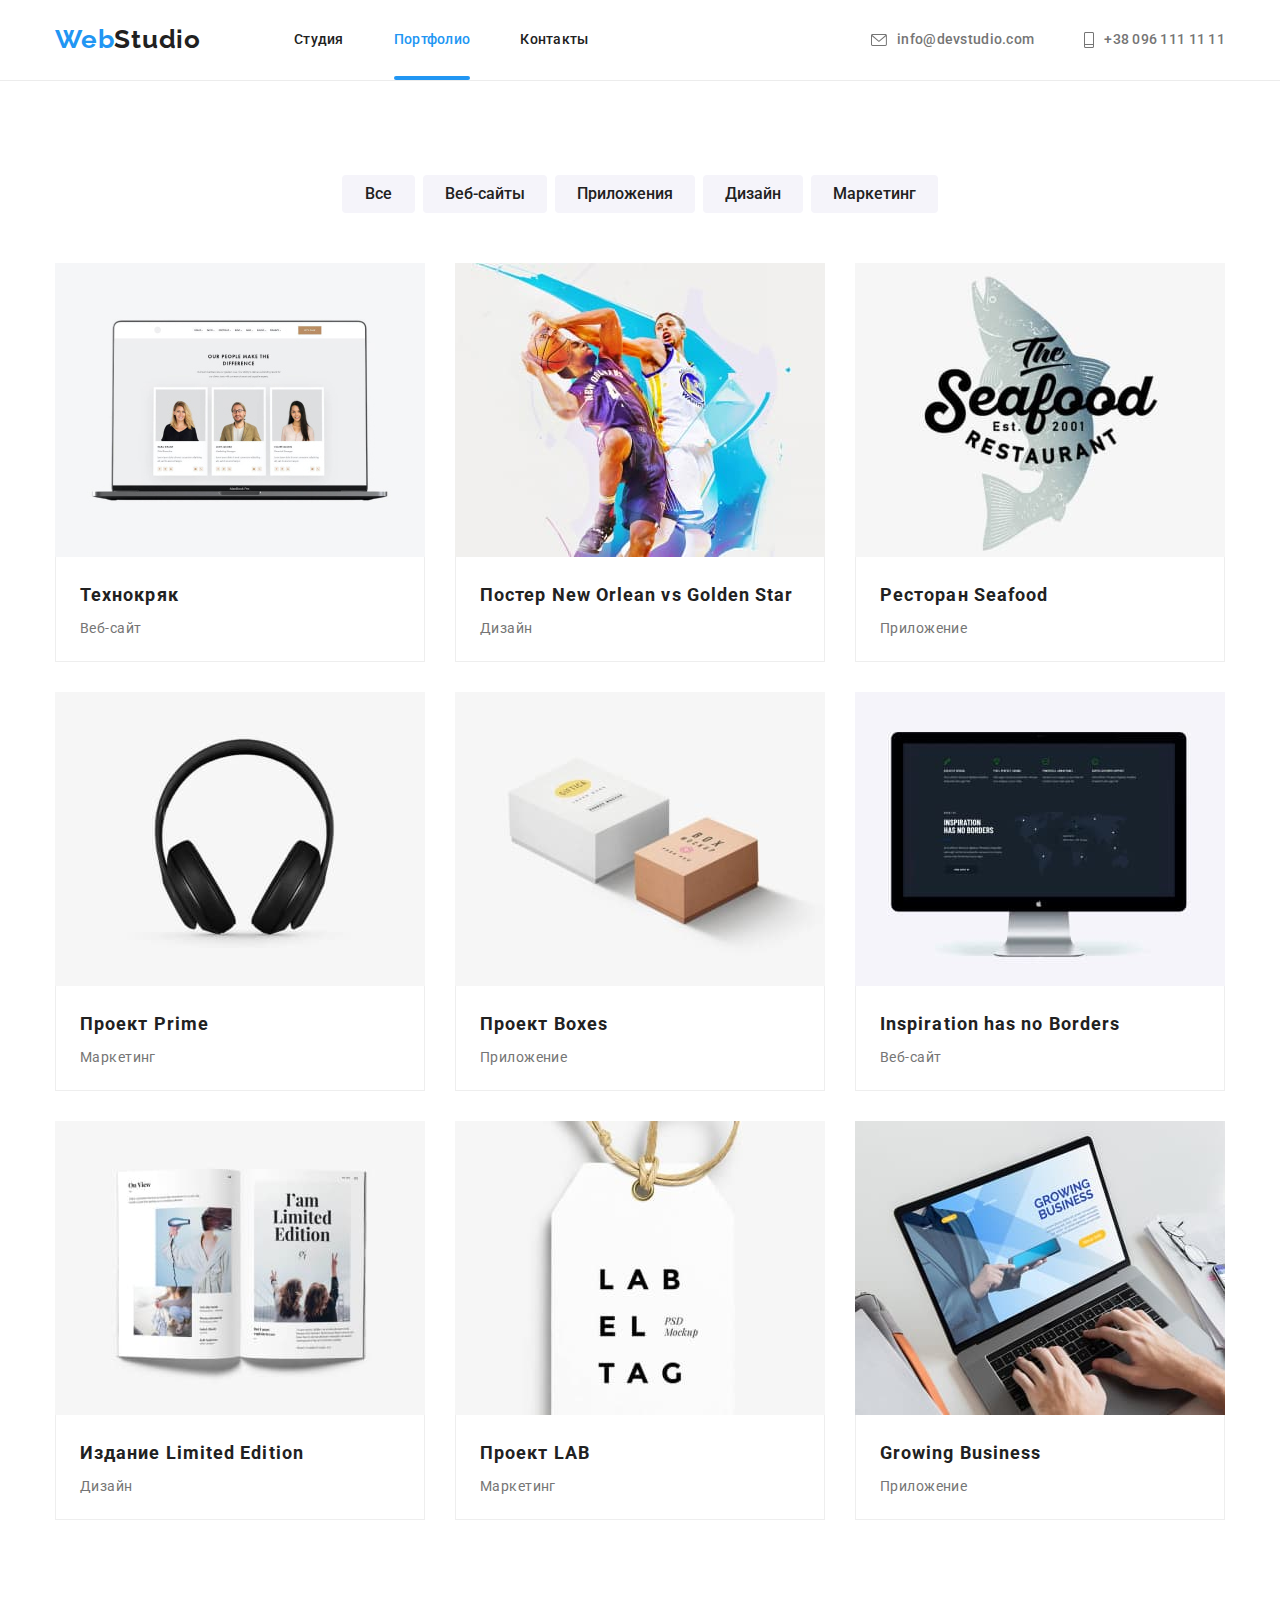
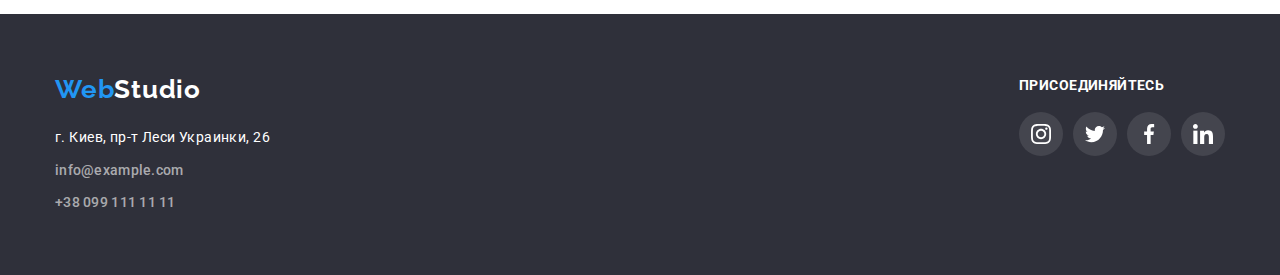
==== portfolio.html @ f2f19577 "studio" ====
<!DOCTYPE html>
<html lang="ru">
  <head>
    <meta charset="UTF-8" />
    <meta name="viewport" content="width=device-width, initial-scale=1.0" />
    <title>Portfolio</title>
    <link rel="preconnect" href="https://fonts.gstatic.com" />
    <link
      href="https://fonts.googleapis.com/css2?family=Raleway:wght@700&family=Roboto:wght@400;500;700;900&display=swap"
      rel="stylesheet"
    />
    <link
      rel="stylesheet"
      href="https://cdnjs.com/libraries/modern-normalize/0.2.0"
    />
    <link rel="stylesheet" href="./css/styles.css" />
  </head>
  <body>
    <!-- Header секция -->

    <header class="header portfolio">
      <div class="main container">
        <nav class="nav">
          <a class="link logo" href="./index.html"
            ><span class="logo-color">Web</span
            ><span class="logo">Studio</span></a
          >
          <ul class="site-nav list">
            <li class="item"><a class="link" href="./index.html">Студия</a></li>
            <li class="item">
              <a class="link current" href="./portfolio.html">Портфолио</a>
            </li>
            <li class="item"><a class="link" href="">Контакты</a></li>
          </ul>
        </nav>
        <div class="nav-list">
          <ul class="connection list">
            <li class="item">
              <a class="link item icon-mail" href="mailto:info@devstudio.com"
                >
                <svg class="icon">
                <use href="./images/icons.svg#icon-mail"></use>
              </svg>
                info@devstudio.com
                </a>
            </li>
            <li class="item">
              <a class="link item icon-tel" href="tel:+380961111111">
                <svg class="icon">
                <use href="./images/icons.svg#icon-tel"></use>
              </svg>
              +38 096 111 11 11
            </a>
            </li>
          </ul>
        </div>
      </div>
    </header>

    <main>
      <!-- Секция партфолио -->
      <h1 class="visually-hidden">Секция порфолио</h1>
      <section class="portfolio section">
        <div class="container">
          <ul class="filter list">
            <li class="item">
              <div class="button">
                <button class="button portfolio" type="button">Все</button>
              </div>
            </li>
            <li class="item">
              <div class="button">
                <button class="button portfolio" type="button">
                  Веб-сайты
                </button>
              </div>
            </li>
            <li class="item">
              <div class="button">
                <button class="button portfolio" type="button">
                  Приложения
                </button>
              </div>
            </li>
            <li class="item">
              <div class="button">
                <button class="button portfolio" type="button">Дизайн</button>
              </div>
            </li>
            <li class="item">
              <div class="button">
                <button class="button portfolio" type="button">
                  Маркетинг
                </button>
              </div>
            </li>
          </ul>
          <ul class="list projects grid">
            <li class="item-grid">
              <div class="portfolio-thumb">
              <a class="link" href=""
                >
                  <img
                  src="./images/portfolio-img/img-1.jpg"
                  alt="Веб сайт"
                  width="370"
                  height="294"
                /> <div class="overlay">
                  <p class="text-overlay">Технокряк это современная площадка распространения коронавируса. Компании используют эту платформу для цифрового шпионажа и атак на защищённые сервера конкурентов.</p>
              </div>
              </div>
                <div class="item text">
                  <h2 class="portfolio-title">Технокряк</h2>
                  <p>Веб-сайт</p>
                </div></a
              >
            </li>
            <li class="item-grid">
              <div class="portfolio-thumb">
              <a class="link" href=""
                ><img
                  src="./images/portfolio-img/img-2.jpg"
                  alt="Постер"
                  width="370"
                  height="294"
                /><div class="overlay">
                  <p class="text-overlay">Технокряк это современная площадка распространения коронавируса. Компании используют эту платформу для цифрового шпионажа и атак на защищённые сервера конкурентов.</p>
              </div>
              </div>
                <div class="item text">
                  <h2 class="portfolio-title">
                    Постер New Orlean vs Golden Star
                  </h2>
                  <p>Дизайн</p>
                </div></a
              >
            </li>
            <li class="item-grid">
              <div class="portfolio-thumb">
              <a class="link" href=""
                ><img
                  src="./images/portfolio-img/img-3.jpg"
                  alt="Логотип ресторана"
                  width="370"
                  height="294"
                /><div class="overlay">
                  <p class="text-overlay">Технокряк это современная площадка распространения коронавируса. Компании используют эту платформу для цифрового шпионажа и атак на защищённые сервера конкурентов.</p>
              </div>
              </div>
                <div class="item text">
                  <h2 class="portfolio-title">Ресторан Seafood</h2>
                  <p>Приложение</p>
                </div></a
              >
            </li>
            <li class="item-grid">
              <div class="portfolio-thumb">
              <a class="link" href=""
                ><img
                  src="./images/portfolio-img/img-4.jpg"
                  alt="Проект"
                  width="370"
                  height="294"
                /><div class="overlay">
                  <p class="text-overlay">Технокряк это современная площадка распространения коронавируса. Компании используют эту платформу для цифрового шпионажа и атак на защищённые сервера конкурентов.</p>
              </div>
              </div>
                <div class="item text">
                  <h2 class="portfolio-title">Проект Prime</h2>
                  <p>Маркетинг</p>
                </div></a
              >
            </li>
            <li class="item-grid">
              <div class="portfolio-thumb">
              <a class="link" href=""
                ><img
                  src="./images/portfolio-img/img-5.jpg"
                  alt="Проект Boxes"
                  width="370"
                  height="294"
                /><div class="overlay">
                  <p class="text-overlay">Технокряк это современная площадка распространения коронавируса. Компании используют эту платформу для цифрового шпионажа и атак на защищённые сервера конкурентов.</p>
              </div>
              </div>
                <div class="item text">
                  <h2 class="portfolio-title">Проект Boxes</h2>
                  <p>Приложение</p>
                </div></a
              >
            </li>
            <li class="item-grid">
              <div class="portfolio-thumb">
              <a class="link" href=""
                ><img
                  src="./images/portfolio-img/img-6.jpg"
                  alt="Веб-сайт"
                  width="370"
                  height="294"
                /><div class="overlay">
                  <p class="text-overlay">Технокряк это современная площадка распространения коронавируса. Компании используют эту платформу для цифрового шпионажа и атак на защищённые сервера конкурентов.</p>
              </div>
              </div>
                <div class="item text">
                  <h2 class="portfolio-title">Inspiration has no Borders</h2>
                  <p>Веб-сайт</p>
                </div></a
              >
            </li>
            <li class="item-grid">
              <div class="portfolio-thumb">
              <a class="link" href=""
                ><img
                  src="./images/portfolio-img/img-7.jpg"
                  alt="Издание"
                  width="370"
                  height="294"
                /><div class="overlay">
                  <p class="text-overlay">Технокряк это современная площадка распространения коронавируса. Компании используют эту платформу для цифрового шпионажа и атак на защищённые сервера конкурентов.</p>
              </div>
              </div>
                <div class="item text">
                  <h2 class="portfolio-title">Издание Limited Edition</h2>
                  <p>Дизайн</p>
                </div></a
              >
            </li>
            <li class="item-grid">
              <div class="portfolio-thumb">
              <a class="link" href=""
                ><img
                  src="./images/portfolio-img/img-8.jpg"
                  alt="Проект LAB"
                  width="370"
                  height="294"
                /><div class="overlay">
                  <p class="text-overlay">Технокряк это современная площадка распространения коронавируса. Компании используют эту платформу для цифрового шпионажа и атак на защищённые сервера конкурентов.</p>
              </div>
              </div>
                <div class="item text">
                  <h2 class="portfolio-title">Проект LAB</h2>
                  <p>Маркетинг</p>
                </div></a
              >
            </li>
            <li class="item-grid">
              <div class="portfolio-thumb">
              <a class="link" href=""
                ><img
                  src="./images/portfolio-img/img-9.jpg"
                  alt="Приложение"
                  width="370"
                  height="294"
                /><div class="overlay">
                  <p class="text-overlay">Технокряк это современная площадка распространения коронавируса. Компании используют эту платформу для цифрового шпионажа и атак на защищённые сервера конкурентов.</p>
              </div>
              </div>
                <div class="item text">
                  <h2 class="portfolio-title">Growing Business</h2>
                  <p>Приложение</p>
                </div></a
              >
            </li>
          </ul>
          </div>
      </section>
    </main>

    <!-- футер -->

    <footer class="dark-bg footer">
      <div class="container">
        <div class="information" >
        <a class="link logo-footer" href="./index.html"
          ><span class="logo-color">Web</span><span class="logo">Studio</span>
        </a>
        <address>
          <a
            class="link address"
            href="https://goo.gl/maps/7fYRvrTEsQFAb9WB8"
            target="_blank"
            rel="noopener noreferrel"
          >
            г. Киев, пр-т Леси Украинки, 26</a
          >
          <div class="nav-list">
            <ul class="list">
              <li>
                <a class="link footer mail" href="mailto:info@example.com"
                  >info@example.com</a
                >
              </li>
              <li>
                <a class="link footer tel" href="tel:+380991111111"
                  >+38 099 111 11 11</a
                >
              </li>
            </ul>
            </div>
            </address>
          </div>
          <div class="social-connect" >
            <p>Присоединяйтесь</p>
            <ul class="list social-icons">
                <li class="social-icons-item"><a href=""class="social-icons-link" target="_blank" rel="noopener noreferrer">
                  <svg class="icon">
                       <use href="./images/icons.svg#icon-instagram"></use>
                     </svg>
                </a></li>
                <li class="social-icons-item"><a href=""class="social-icons-link" target="_blank" rel="noopener noreferrer">
                  <svg class="icon">
                       <use href="./images/icons.svg#icon-twitter"></use>
                     </svg></a></li>
                <li class="social-icons-item"><a href=""class="social-icons-link" target="_blank" rel="noopener noreferrer">
                  <svg class="icon">
                       <use href="./images/icons.svg#icon-facebook"></use>
                     </svg></a></li>
                <li class="social-icons-item"><a href=""class="social-icons-link" target="_blank" rel="noopener noreferrer">
                  <svg class="icon">
                       <use href="./images/icons.svg#icon-linkedin"></use>
                     </svg></a></li>
              </ul>
          </div>
        
      </div>
    </footer>
  </body>
</html>
---- css/styles.css ----
:root {
  --main-text-color: #757575;
  --dark-bg-text-color: #ffffff;
  --accent-color: #2196f3;
  --title-color: #212121;
  --dark-bg-color: #2f303a;
  --button-background-color: #188ce8;
  --link-footer-color: rgba(255, 255, 255, 0.6);
  --border-bottom-color: #ececec;
  --border-portfolio: #eeeeee;
  --buttom-bg-color: #f5f4fa;
  --icon-color: #afb1b8;
  --icon-clients: #afb1b8;
  --logo-font-family: "Raleway", sans-serif;
  --text-general: "Roboto", sans-serif;
  --animation: 250ms cubic-bezier(0.4, 0, 0.2, 1);
}
html {
  box-sizing: border-box;
}

*,
*::before,
*::after {
  box-sizing: inherit;
}

body {
  font-family: var(--text-general);
  font-size: 14px;
  line-height: 1.71;
  letter-spacing: 0.03em;
  color: var(--main-text-color);
  margin: 0px;
}
.visually-hidden {
  position: absolute !important;
  clip: rect(1px 1px 1px 1px);
  clip: rect(1px, 1px, 1px, 1px);
  padding: 0 !important;
  border: 0 !important;
  height: 1px !important;
  width: 1px !important;
  overflow: hidden;
}
/* утилитные классы */
.link {
  text-decoration: none;
  color: inherit;
}
.link:hover,
.link:focus {
  color: var(--accent-color);
}
.link.current {
  color: var(--accent-color);
}
.link.footer {
  color: var(--link-footer-color);
  font-size: 14px;
  line-height: 1.71;
}
.list {
  list-style: none;
}
address {
  font-style: normal;
}
/* стили для обнуления */

h1,
h2,
h3,
h4,
h5,
h6,
p {
  margin-top: 0;
}

.list {
  list-style: none;
  padding-left: 0;
  margin: 0;
}
img {
  display: block;
  max-width: 100%;
  height: auto;
}

/* контейнер */
.container {
  width: 1200px;
  margin-left: auto;
  margin-right: auto;
  padding-left: 15px;
  padding-right: 15px;
}
/* грид */
.grid {
  display: flex;
  flex-wrap: wrap;
  margin-left: -30px;
  margin-top: -30px;
}

/* кнопки */
.button {
  font-family: inherit;
  font-weight: 500;
  font-size: 16px;
  line-height: 1.62;
  text-align: center;
  color: var(--title-color);
  cursor: pointer;
  border-radius: 4px;
  text-align: center;
  transition: color, var(--animation);
}
button,
button:active,
button:focus {
  outline: none;
}

.button.hero {
  display: inline-block;
  color: var(--dark-bg-text-color);
  background-color: var(--accent-color);
  font-weight: 700;
  line-height: 1.87;
  letter-spacing: 0.06em;
  padding-top: 10px;
  padding-right: 32px;
  padding-bottom: 10px;
  padding-left: 32px;
  border-width: 0px;
  transition: background-color, var(--animation);
}
.button.hero:hover {
  background: var(--button-background-color);
}
.button.hero:focus,
.button.portfolio:hover,
.button.portfolio:focus {
  background-color: var(--accent-color);
  color: var(--dark-bg-text-color);
}
.button.portfolio:hover,
.button.portfolio:focus {
  box-shadow: 0px 3px 1px rgba(0, 0, 0, 0.1), 0px 1px 2px rgba(0, 0, 0, 0.08),
    0px 2px 2px rgba(0, 0, 0, 0.12);
}

/* заголовки */
.title {
  font-weight: 900;
  font-size: 44px;
  line-height: 1.36;
  text-align: center;
  letter-spacing: 0.06em;
  text-transform: uppercase;
  color: var(--dark-bg-text-color);
}
.second-title {
  font-weight: 700;
  font-size: 36px;
  line-height: 1.17;
  text-align: center;
  color: var(--title-color);
  margin: 0;
  margin-bottom: 50px;
}
.portfolio-title {
  font-weight: 700;
  font-size: 18px;
  line-height: 2;
  letter-spacing: 0.06em;
  color: var(--title-color);
  margin-bottom: 4px;
}
.section-title {
  font-weight: 700;
  font-size: 14px;
  line-height: 1.14;
  text-transform: uppercase;
  color: var(--title-color);
}

/* лого */
.logo,
.logo-color {
  font-family: var(--logo-font-family);
  font-weight: 700;
  font-size: 26px;
  line-height: 1.19;
  letter-spacing: 0.03em;
  font-family: Raleway;
}
.logo-color {
  color: var(--accent-color);
  margin: 24px, 93px, 25px, 215px;
  transition: color, var(--animation);
}
.dark-bg .logo {
  color: var(--dark-bg-text-color);
}
.header .link.logo {
  margin-right: 93px;
  padding-top: 24px;
  padding-bottom: 25px;
}

/* секция хедер главной страницы*/
.header,
.nav-list {
  font-size: 14px;
  line-height: 1.14;
  letter-spacing: 0.02em;
  font-weight: 500;
}
.header {
  color: var(--title-color);
  border-bottom: 1px solid var(--border-bottom-color);
}
.nav-list {
  margin-left: auto;
  font-family: var(--text-general);
  color: var(--main-text-color);
}
.site-nav.list,
.connection.list {
  display: inline-flex;
}
.site-nav.list > .item:not(:last-child),
.connection.list > .item:not(:last-child) {
  margin-right: 50px;
}
.header a {
  padding-top: 32px;
  padding-bottom: 32px;
  transition: color, var(--animation);
}
.current {
  position: relative;
}
.current::after {
  content: "";
  position: absolute;
  display: block;
  width: 100%;
  height: 4px;
  background: var(--accent-color);
  border-radius: 2px;
  bottom: -1px;
}

.header .container,
.header.nav {
  display: flex;
  margin-right: auto;
  margin-left: auto;
  align-items: center;
}
.nav {
  display: flex;
  align-items: center;
}
/* секция герой */

.hero-section {
  max-width: 1600px;
  height: 600px;
  margin-left: auto;
  margin-right: auto;
  background-size: cover;
  background-repeat: no-repeat;
  background-position: center;
  background-image: linear-gradient(
      to right,
      rgba(47, 48, 58, 0.4),
      rgba(47, 48, 58, 0.4)
    ),
    url(../images/fon-img/hero-img.jpg);
}

.hero-section .title {
  margin-bottom: 30px;
}
.hero-section .container {
  padding-top: 200px;
  padding-bottom: 200px;
}
/* секция преимуществ */
.advantages h3:not(:last-child) {
  margin-bottom: 10px;
}
.advantages {
  padding-top: 94px;
}
.advantages .list {
  display: flex;
  margin-left: -30px;
  margin-top: -30px;
}
.advantages .list .item {
  flex-basis: calc((100% - 30px * 4) / 4);
  margin-left: 30px;
  margin-top: 30px;
}
/* секция чем мы занимаемся */
.services {
  padding-top: 94px;
  padding-bottom: 94px;
}
.grid-item {
  flex-basis: calc((100% - 30px * 3) / 3);
  margin-left: 30px;
  margin-top: 30px;
  position: relative;
}
.desc {
  display: flex;
  align-items: center;
  justify-content: center;
  position: absolute;
  bottom: 0;
  left: 0;
  right: 0;
  height: 70px;
  margin: 0;
  line-height: 1, 14;
  font-weight: bold;
  text-transform: uppercase;
  color: var(--dark-bg-text-color);
  background: rgba(47, 48, 58, 0.8);
}
/* секция наша команда */
.team {
  padding-top: 94px;
  padding-bottom: 94px;
  background: var(--buttom-bg-color);
}
.name,
.profession {
  font-size: 16px;
  line-height: 1.19;
  text-align: center;
}
.name-team {
  margin-top: 30px;
}
.name {
  font-weight: 500;
  color: var(--title-color);
}
.profession {
  color: var(--main-text-color);
}
.grid-item.team-item {
  flex-basis: calc((100% - 30px * 4) / 4);
  margin-left: 30px;
  margin-top: 30px;
  padding-bottom: 30px;
  box-shadow: 0px 1px 3px rgba(0, 0, 0, 0.12), 0px 1px 1px rgba(0, 0, 0, 0.14),
    0px 2px 1px rgba(0, 0, 0, 0.2);
  border-radius: 0px 0px 4px 4px;
  background-color: var(--dark-bg-text-color);
}

/* секция постоянные клиенты */

.clients {
  padding-top: 94px;
  padding-bottom: 94px;
}
.grid-item.clients-icons-item {
  flex-basis: calc((100% - 30px * 6) / 6);
  margin-left: 30px;
  margin-top: 30px;
}

.grig-item.clients-icons-item .list.grid {
  flex-basis: calc((100% - 30px * 6) / 6);
  margin-left: 30px;
  margin-top: 30px;
}

.clients a {
  display: inline-flex;
  justify-content: center;
  align-items: center;
  width: 170px;
  height: 90px;
  border: 1px solid var(--icon-color);
  border-radius: 4px;
  transition: border-color var(--animation);
}

.clients-icons-link .icon {
  fill: var(--icon-clients);
  transition: fill var(--animation);
}
.clients-icons-link:hover .icon,
.clients-icons-link:focus .icon {
  fill: var(--accent-color);
}
.clients-icons-link:hover,
.clients-icons-link:focus {
  border-color: var(--accent-color);
}

/* футер */
.dark-bg.footer {
  padding-top: 60px;
  padding-bottom: 60px;
}
.footer address {
  margin-top: 20px;
}
.link.address {
  display: inline-block;
  margin-bottom: 9px;
}
.link.footer.mail {
  display: inline-block;
  margin-bottom: 9px;
}

.footer p {
  font-family: Roboto;
  font-style: normal;
  font-weight: bold;
  font-size: 14px;
  line-height: 1, 14;
  text-transform: uppercase;
  color: var(--dark-bg-text-color);
}
.footer .container {
  display: flex;
  justify-content: space-between;
}
.footer.social-connect {
  padding-top: 12px;
}
.footer form {
  display: flex;
}

form .mail {
  display: inline-block;
  height: 50px;
  width: 358px;
  border: 1px solid rgba(255, 255, 255, 0.3);
  box-sizing: border-box;
  border-radius: 4px;
  background-color: transparent;
  padding-left: 16px;
}
::-webkit-input-placeholder {
  font-size: 16px;
  line-height: 1, 25;
  letter-spacing: 0.03em;
  color: var(--link-footer-color);
}
.subscribe input {
  font-size: 14px;
  line-height: 1.71;
  color: var(--dark-bg-text-color);
}
form button {
  display: inline-flex;
  justify-content: center;
  align-items: center;
  width: 200px;
  padding: 10px;

  background-color: var(--accent-color);
  color: var(--dark-bg-text-color);
  box-shadow: 0px 4px 4px rgba(0, 0, 0, 0.15);
  border-radius: 4px;
  border: none;

  font-weight: bold;
  font-size: 16px;
  line-height: 1, 88;
  letter-spacing: 0.06em;

  transition: color var(--animation), background-color var(--animation);
  margin-left: 12px;
  cursor: pointer;
}
form button:focus,
button:hover {
  background-color: var(--button-background-color);
}
.icon-send {
  margin-left: 10px;
  fill: var(--dark-bg-text-color);
}
/* секция портфолио */
.portfolio.section .list {
  display: flex;
  justify-content: center;
  list-style: none;
}
.portfolio.section {
  padding-top: 94px;
  padding-bottom: 94px;
}
.portfolio.section .item:not(:last-child) {
  margin-right: 8px;
}
.button.portfolio {
  border-width: 0px;
  display: inline-block;
  min-width: 73px;
  padding-top: 6px;
  padding-right: 22px;
  padding-bottom: 6px;
  padding-left: 22px;
  background-color: var(--buttom-bg-color);
  transition: background-color var(--animation), color var(--animation),
    box-shadow var(--animation);
}
.filter.list {
  margin-bottom: 50px;
}
.list.projects p {
  margin-bottom: 0px;
}
.list.projects.grid .item-grid {
  flex-basis: calc((100% - 30px * 3) / 3);
  margin-left: 30px;
  margin-top: 30px;
  transition: box-shadow var(--animation);
}
.item.text {
  border-right: 1px solid var(--border-portfolio);
  border-bottom: 1px solid var(--border-portfolio);
  border-left: 1px solid var(--border-portfolio);
  padding-top: 20px;
  padding-left: 24px;
  padding-bottom: 20px;
  padding-right: 24px;
  transition: color var(--animation);
}
.list.projects.grid .item-grid:hover,
.list.projects.grid .item-grid:focus {
  box-shadow: 0px 1px 1px rgba(0, 0, 0, 0.12), 0px 4px 4px rgba(0, 0, 0, 0.06),
    1px 4px 6px rgba(0, 0, 0, 0.16);
}
.dark-bg.footer {
  display: flex;
}
footer .list.social-icons {
  justify-content: flex-start;
}
footer .social-icons-link {
  background: rgba(255, 255, 255, 0.1);
}
footer .social-icons .icon {
  fill: var(--dark-bg-text-color);
}

/* темный фон */
.dark-bg {
  background-color: var(--dark-bg-color);
}
.dark-bg .link.address {
  font-size: 14px;
  line-height: 1.71;
  letter-spacing: 0.03em;
  color: var(--dark-bg-text-color);
}

/* иконки */
.icon-mail,
.icon-tel {
  display: flex;
  align-items: center;
}

.connection.list .item .icon {
  fill: currentColor;
  margin-right: 10px;
}
.icon-mail .icon {
  width: 16px;
  height: 12px;
}
.icon-tel .icon {
  width: 10px;
  height: 16px;
}

.advantages .item::before {
  display: block;
  content: "";
  background-color: var(--buttom-bg-color);
  width: 270px;
  height: 120px;
  margin-bottom: 30px;
  background-repeat: no-repeat;
  background-position: center;
}
.advantages .item:nth-child(1)::before {
  background-image: url(../images/fon-img/icons.advantages/antenna.svg);
}
.advantages .item:nth-child(2)::before {
  background-image: url(../images/fon-img/icons.advantages/clock.svg);
}
.advantages .item:nth-child(3)::before {
  background-image: url(../images/fon-img/icons.advantages/diagram.svg);
}
.advantages .item:nth-child(4)::before {
  background-image: url(../images/fon-img/icons.advantages/astronaut.svg);
}

/* иконки нашей команды */

.social-icons {
  display: flex;
  justify-content: center;
  align-items: center;
  transition: color var(--animation);
}

.social-icons-item + .social-icons-item {
  margin-left: 10px;
}
.social-icons-link {
  display: flex;
  justify-content: center;
  align-items: center;
  width: 44px;
  height: 44px;
  border-radius: 50%;
  background-color: var(--dark-bg-text-color);
  transition: background-color, var(--animation);
}

.social-icons .icon {
  width: 20px;
  height: 20px;
  fill: var(--icon-color);
  transition: fill var(--animation);
}

.social-icons-link:hover .icon,
.social-icons-link:focus .icon {
  fill: var(--dark-bg-text-color);
}
.social-icons-link:hover,
.social-icons-link:focus {
  background-color: var(--accent-color);
}

/* модальное окно */
.backdrop.is-hidden {
  opacity: 0;
  pointer-events: none;
}

.backdrop {
  position: fixed;
  top: 0;
  left: 0;
  width: 100%;
  height: 100%;
  background: rgba(0, 0, 0, 0.2);
  transition: opacity var(--animation);
}
.modal {
  position: absolute;
  top: 50%;
  left: 50%;
  transform: translate(-50%, -50%);
  min-width: 528px;
  min-height: 581px;
  background: var(--dark-bg-text-color);
  transition: transform var(--animation);
  padding: 40px;
}
.icon-modal {
  cursor: pointer;
  text-align: center;
  justify-content: center;
  transition: color var(--animation);
}
.icon-modal:hover,
.icon-modal:focus {
  color: var(--accent-color);
}

.modal .btn {
  width: 30px;
  height: 30px;
  border-radius: 50%;
  border-color: rgba(0, 0, 0, 0.1);
  position: absolute;
  right: 8px;
  top: 8px;
  background-color: transparent;
  text-align: center;
  justify-content: center;
}

.modal-title {
  display: flex;
  justify-content: center;
  align-items: center;
  height: 23px;
  font-weight: 700;
  font-size: 20px;
  line-height: 1.15;
  text-align: center;
  letter-spacing: 0.03em;
  color: var(--title-color);
  padding: 0;
  margin: 0;
  margin-bottom: 12px;
}
.form-field:not(:last-of-type) {
  margin-bottom: 10px;
}
.form-field .form-label {
  display: flex;
  flex-direction: column;
}
.form-input {
  margin-top: 4px;
  padding-left: 42px;
  height: 40px;
  border: 1px solid rgba(33, 33, 33, 0.2);
  border-radius: 4px;

  transition: border var(--animation), outline var(--animation),
    color var(--animation);
}

label {
  display: flex;
  margin: 0;
  padding: 0;
  font-size: 12px;
  line-height: 1.17;
  letter-spacing: 0.01em;
  color: var(--main-text-color);
}
.form-input.comment {
  height: 120px;
  resize: none;
  padding: 12px 16px;
  margin-bottom: 20px;
}
.comment::placeholder {
  font-family: var(--text-general);
  font-size: 12px;
  line-height: 14px;
  letter-spacing: 0.01em;
  color: rgba(117, 117, 117, 0.5);
}
.comment:not(:placeholder-shown) {
  font-size: 12px;
  line-height: 14px;
  letter-spacing: 0.01em;
}
.agreement {
  display: flex;
  justify-content: center;
  align-items: center;
  margin-bottom: 30px;
  font-size: 14px;
  line-height: 1.71;
  letter-spacing: 0.03em;
  color: #757575;
}
.agreement-link {
  display: flex;
  margin-left: 3px;
}
.agreement-link a {
  color: var(--accent-color);
}
.modal-submit {
  display: flex;
  justify-content: center;
  align-items: center;
  margin-right: auto;
  margin-left: auto;
  font-style: normal;
  font-weight: bold;
  font-size: 16px;
  line-height: 30px;
  display: flex;
  letter-spacing: 0.06em;
  padding: 0;
  height: 50px;
  width: 200px;
  transition: background-color var(--animation);
}
.form-icon {
  position: absolute;
  top: 29px;
  left: 12px;
  transition: fill var(--animation);
}
.form-label {
  position: relative;
  font-family: inherit;
}

.form-field:focus-within .form-input {
  color: var(--accent-color);
  border: 1px solid var(--accent-color);
  outline: var(--accent-color);
}
.form-field:focus-within .icon {
  fill: var(--accent-color);
}
.checkbox {
  position: absolute !important;
  clip: rect(1px 1px 1px 1px);
  clip: rect(1px, 1px, 1px, 1px);
  padding: 0 !important;
  border: 0 !important;
  height: 1px !important;
  width: 1px !important;
  overflow: hidden;
}
.checkbox:checked + .checkbox-icon {
  background-color: var(--accent-color);
  background-image: url(../images/check.svg);
  background-size: contain;
  background-origin: border-box;
  border-color: var(--accent-color);
}
/* .checkbox-icon:focus {
  border: 2px solid var(--title-color);
} */
.checkbox-icon {
  display: flex;
  margin-right: 7px;
  width: 16px;
  height: 15px;
  border: 2px solid var(--title-color);
  border-radius: 2px;
  transition: background-color var(--animation),
    background-image var(--animation);
}

/* оверлей в портфолио */

.portfolio-thumb {
  position: relative;
  overflow: hidden;
  transition: border-color var(--animation);
}
.overlay {
  position: absolute;
  top: 0;
  left: 0;
  width: 100%;
  height: 100%;
  transform: translateY(100%);
  transition: transform var(--animation);
  background-color: rgba(33, 150, 243, 0.9);
}
.overlay > p {
  margin-bottom: 0;
  padding: 63px 24px;
  font-weight: 400;
  font-size: 18px;
  line-height: 1.56;
  color: var(--dark-bg-text-color);
}
.item-grid:hover .overlay {
  transform: translateY(0);
}
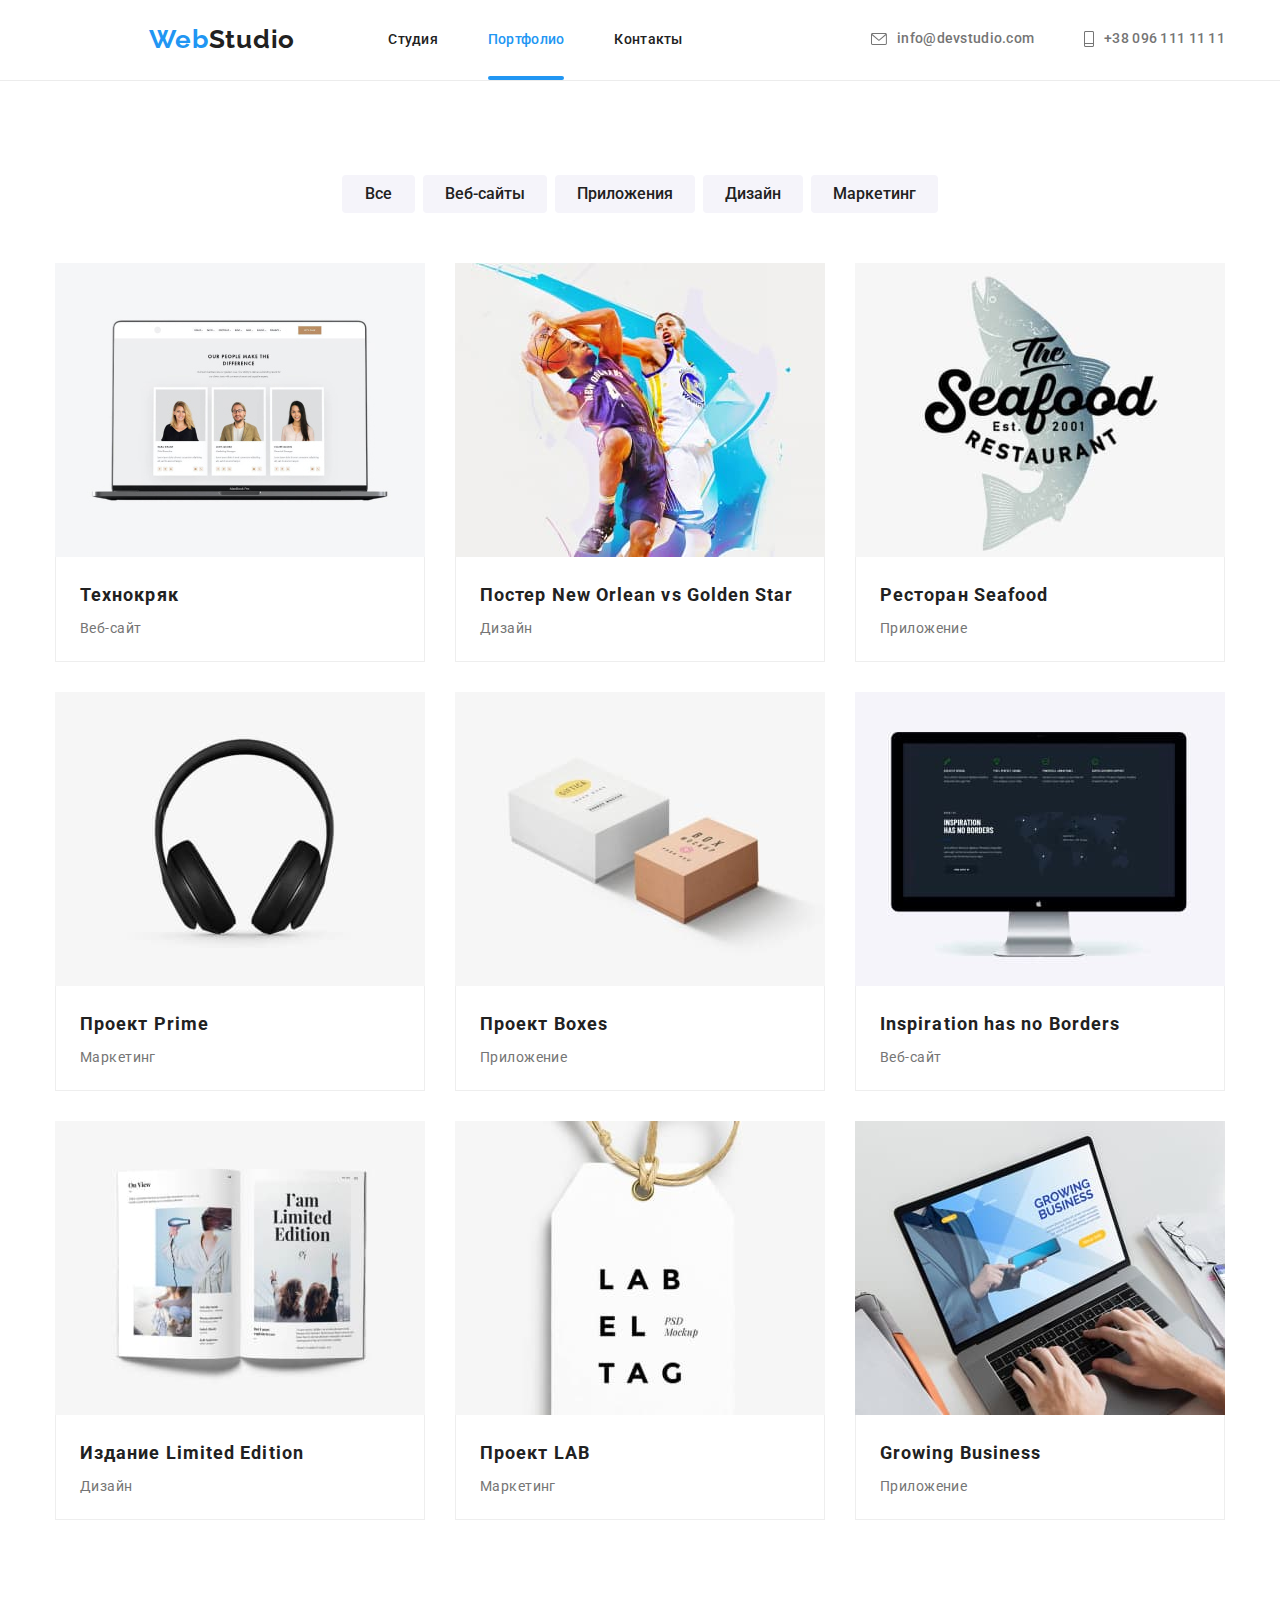
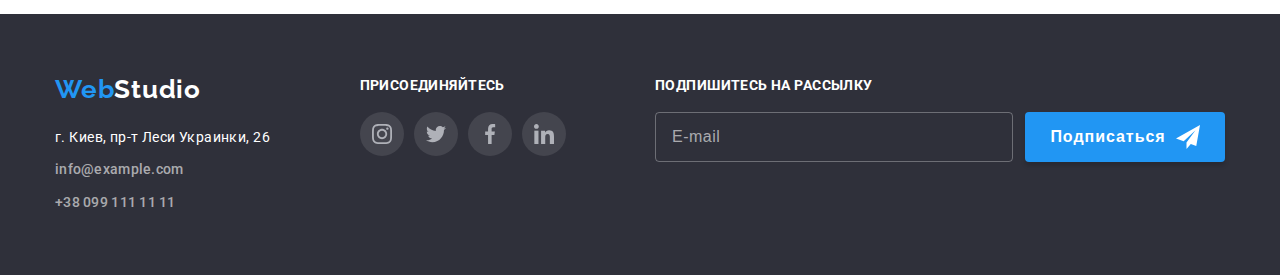
==== commit f7eb99c7: "studio" ====
--- a/portfolio.html
+++ b/portfolio.html
@@ -18,246 +18,244 @@
   <body>
     <!-- Header секция -->
 
-    <header class="header portfolio">
-      <div class="main container">
-        <nav class="nav">
-          <a class="link logo" href="./index.html"
-            ><span class="logo-color">Web</span
-            ><span class="logo">Studio</span></a
-          >
+    <header class="header">
+      <div class="container header__container">
+        <nav class="nav header__nav">
+          <a class="link logo header__logo header__logo--geometry" href="./index.html">
+            <span class="logo__color">Web</span><span class="logo__origin">Studio</span>
+          </a>
           <ul class="site-nav list">
-            <li class="item"><a class="link" href="./index.html">Студия</a></li>
-            <li class="item">
-              <a class="link current" href="./portfolio.html">Портфолио</a>
-            </li>
-            <li class="item"><a class="link" href="">Контакты</a></li>
+            <li class="item site-nav__item"><a class="link item" href="./index.html">Студия</a></li>
+            <li class="item site-nav__item">
+              <a class="link site-nav__link current" href="./portfolio.html">Портфолио</a>
+            </li>
+            <li class="item site-nav__item"><a class="link site-nav__link" href="">Контакты</a></li>
           </ul>
         </nav>
-        <div class="nav-list">
-          <ul class="connection list">
-            <li class="item">
-              <a class="link item icon-mail" href="mailto:info@devstudio.com"
-                >
-                <svg class="icon">
+      <div class="contacts">
+        <ul class="contacts_list list">
+          <li class="contacts_item item">
+            <a class="link contacts_item__mail" href="mailto:info@devstudio.com"
+              >
+              <svg class="contacts_item__icon">
                 <use href="./images/icons.svg#icon-mail"></use>
               </svg>
-                info@devstudio.com
-                </a>
-            </li>
-            <li class="item">
-              <a class="link item icon-tel" href="tel:+380961111111">
-                <svg class="icon">
+              info@devstudio.com</a
+            >
+          </li>
+          <li class="contacts_item item">
+            <a class="link contacts_item__tel" href="tel:+380961111111">
+              <svg class="contacts_item__icon">
                 <use href="./images/icons.svg#icon-tel"></use>
               </svg>
-              +38 096 111 11 11
-            </a>
-            </li>
-          </ul>
-        </div>
+              +38 096 111 11 11</a>
+          </li>
+        </ul>
       </div>
     </header>
 
     <main>
       <!-- Секция партфолио -->
       <h1 class="visually-hidden">Секция порфолио</h1>
-      <section class="portfolio section">
+      <section class="portfolio section portfolio__section">
         <div class="container">
           <ul class="filter list">
-            <li class="item">
-              <div class="button">
-                <button class="button portfolio" type="button">Все</button>
-              </div>
-            </li>
-            <li class="item">
-              <div class="button">
-                <button class="button portfolio" type="button">
+            <li class="item filter__item">
+              <div class="button filter_button">
+                <button class="button button__portfolio" type="button">Все</button>
+              </div>
+            </li>
+            <li class="item filter__item">
+              <div class="button filter_button">
+                <button class="button button__portfolio" type="button">
                   Веб-сайты
                 </button>
               </div>
             </li>
-            <li class="item">
-              <div class="button">
-                <button class="button portfolio" type="button">
+            <li class="item filter__item">
+              <div class="button filter_button">
+                <button class="button button__portfolio" type="button">
                   Приложения
                 </button>
               </div>
             </li>
-            <li class="item">
-              <div class="button">
-                <button class="button portfolio" type="button">Дизайн</button>
-              </div>
-            </li>
-            <li class="item">
-              <div class="button">
-                <button class="button portfolio" type="button">
+            <li class="item filter__item">
+              <div class="button filter_button">
+                <button class="button button__portfolio" type="button">Дизайн</button>
+              </div>
+            </li>
+            <li class="item filter__item">
+              <div class="button filter_button">
+                <button class="button button__portfolio" type="button">
                   Маркетинг
                 </button>
               </div>
             </li>
           </ul>
-          <ul class="list projects grid">
-            <li class="item-grid">
-              <div class="portfolio-thumb">
-              <a class="link" href=""
+          <ul class="list projects grid projects--hover">
+            <li class="item_grid">
+              <div class="projects__thumb">
+              <a class="link projects__link" href=""
                 >
                   <img
                   src="./images/portfolio-img/img-1.jpg"
                   alt="Веб сайт"
                   width="370"
                   height="294"
-                /> <div class="overlay">
-                  <p class="text-overlay">Технокряк это современная площадка распространения коронавируса. Компании используют эту платформу для цифрового шпионажа и атак на защищённые сервера конкурентов.</p>
-              </div>
-              </div>
-                <div class="item text">
-                  <h2 class="portfolio-title">Технокряк</h2>
-                  <p>Веб-сайт</p>
-                </div></a
-              >
-            </li>
-            <li class="item-grid">
-              <div class="portfolio-thumb">
-              <a class="link" href=""
+                /> 
+                <div class="projects__overlay">
+                  <p class="projects__text">Технокряк это современная площадка распространения коронавируса. Компании используют эту платформу для цифрового шпионажа и атак на защищённые сервера конкурентов.</p>
+              </div>
+              </div>
+                <div class="item projects__name">
+                  <h2 class="projects__title">Технокряк</h2>
+                  <p class="projects_product">Веб-сайт</p>
+                </div></a
+              >
+            </li>
+            <li class="item_grid">
+              <div class="projects__thumb">
+              <a class="link projects__link" href=""
                 ><img
                   src="./images/portfolio-img/img-2.jpg"
                   alt="Постер"
                   width="370"
                   height="294"
-                /><div class="overlay">
-                  <p class="text-overlay">Технокряк это современная площадка распространения коронавируса. Компании используют эту платформу для цифрового шпионажа и атак на защищённые сервера конкурентов.</p>
-              </div>
-              </div>
-                <div class="item text">
-                  <h2 class="portfolio-title">
+                /><div class="projects__overlay">
+                  <p class="projects__text">Технокряк это современная площадка распространения коронавируса. Компании используют эту платформу для цифрового шпионажа и атак на защищённые сервера конкурентов.</p>
+              </div>
+              </div>
+                <div class="item projects__name">
+                  <h2 class="projects__title">
                     Постер New Orlean vs Golden Star
                   </h2>
-                  <p>Дизайн</p>
-                </div></a
-              >
-            </li>
-            <li class="item-grid">
-              <div class="portfolio-thumb">
-              <a class="link" href=""
+                  <p class="projects_product">Дизайн</p>
+                </div></a
+              >
+            </li>
+            <li class="item_grid">
+              <div class="projects__thumb">
+              <a class="link projects__link" href=""
                 ><img
                   src="./images/portfolio-img/img-3.jpg"
                   alt="Логотип ресторана"
                   width="370"
                   height="294"
-                /><div class="overlay">
-                  <p class="text-overlay">Технокряк это современная площадка распространения коронавируса. Компании используют эту платформу для цифрового шпионажа и атак на защищённые сервера конкурентов.</p>
-              </div>
-              </div>
-                <div class="item text">
-                  <h2 class="portfolio-title">Ресторан Seafood</h2>
-                  <p>Приложение</p>
-                </div></a
-              >
-            </li>
-            <li class="item-grid">
-              <div class="portfolio-thumb">
-              <a class="link" href=""
+                /><div class="projects__overlay">
+                  <p class="projects__text">Технокряк это современная площадка распространения коронавируса. Компании используют эту платформу для цифрового шпионажа и атак на защищённые сервера конкурентов.</p>
+              </div>
+              </div>
+                <div class="item projects__name">
+                  <h2 class="projects__title">Ресторан Seafood</h2>
+                  <p class="projects_product">Приложение</p>
+                </div></a
+              >
+            </li>
+            <li class="item_grid">
+              <div class="projects__thumb">
+              <a class="link projects__link" href=""
                 ><img
                   src="./images/portfolio-img/img-4.jpg"
                   alt="Проект"
                   width="370"
                   height="294"
-                /><div class="overlay">
-                  <p class="text-overlay">Технокряк это современная площадка распространения коронавируса. Компании используют эту платформу для цифрового шпионажа и атак на защищённые сервера конкурентов.</p>
-              </div>
-              </div>
-                <div class="item text">
-                  <h2 class="portfolio-title">Проект Prime</h2>
-                  <p>Маркетинг</p>
-                </div></a
-              >
-            </li>
-            <li class="item-grid">
-              <div class="portfolio-thumb">
-              <a class="link" href=""
+                /><div class="projects__overlay">
+                  <p class="projects__text">Технокряк это современная площадка распространения коронавируса. Компании используют эту платформу для цифрового шпионажа и атак на защищённые сервера конкурентов.</p>
+              </div>
+              </div>
+                <div class="item projects__name">
+                  <h2 class="projects__title">Проект Prime</h2>
+                  <p class="projects_product">Маркетинг</p>
+                </div></a
+              >
+            </li>
+            <li class="item_grid">
+              <div class="projects__thumb">
+              <a class="link projects__link" href=""
                 ><img
                   src="./images/portfolio-img/img-5.jpg"
                   alt="Проект Boxes"
                   width="370"
                   height="294"
-                /><div class="overlay">
-                  <p class="text-overlay">Технокряк это современная площадка распространения коронавируса. Компании используют эту платформу для цифрового шпионажа и атак на защищённые сервера конкурентов.</p>
-              </div>
-              </div>
-                <div class="item text">
-                  <h2 class="portfolio-title">Проект Boxes</h2>
-                  <p>Приложение</p>
-                </div></a
-              >
-            </li>
-            <li class="item-grid">
-              <div class="portfolio-thumb">
-              <a class="link" href=""
+                /><div class="projects__overlay">
+                  <p class="projects__text">Технокряк это современная площадка распространения коронавируса. Компании используют эту платформу для цифрового шпионажа и атак на защищённые сервера конкурентов.</p>
+              </div>
+              </div>
+                <div class="item projects__name">
+                  <h2 class="projects__title">Проект Boxes</h2>
+                  <p class="projects_product">Приложение</p>
+                </div></a
+              >
+            </li>
+            <li class="item_grid">
+              <div class="projects__thumb">
+              <a class="link projects__link" href=""
                 ><img
                   src="./images/portfolio-img/img-6.jpg"
                   alt="Веб-сайт"
                   width="370"
                   height="294"
-                /><div class="overlay">
-                  <p class="text-overlay">Технокряк это современная площадка распространения коронавируса. Компании используют эту платформу для цифрового шпионажа и атак на защищённые сервера конкурентов.</p>
-              </div>
-              </div>
-                <div class="item text">
-                  <h2 class="portfolio-title">Inspiration has no Borders</h2>
-                  <p>Веб-сайт</p>
-                </div></a
-              >
-            </li>
-            <li class="item-grid">
-              <div class="portfolio-thumb">
-              <a class="link" href=""
+                /><div class="projects__overlay">
+                  <p class="projects__text">Технокряк это современная площадка распространения коронавируса. Компании используют эту платформу для цифрового шпионажа и атак на защищённые сервера конкурентов.</p>
+              </div>
+              </div>
+                <div class="item projects__name">
+                  <h2 class="projects__title">Inspiration has no Borders</h2>
+                  <p class="projects_product">Веб-сайт</p>
+                </div></a
+              >
+            </li>
+            <li class="item_grid">
+              <div class="projects__thumb">
+              <a class="link projects__link" href=""
                 ><img
                   src="./images/portfolio-img/img-7.jpg"
                   alt="Издание"
                   width="370"
                   height="294"
-                /><div class="overlay">
-                  <p class="text-overlay">Технокряк это современная площадка распространения коронавируса. Компании используют эту платформу для цифрового шпионажа и атак на защищённые сервера конкурентов.</p>
-              </div>
-              </div>
-                <div class="item text">
-                  <h2 class="portfolio-title">Издание Limited Edition</h2>
-                  <p>Дизайн</p>
-                </div></a
-              >
-            </li>
-            <li class="item-grid">
-              <div class="portfolio-thumb">
-              <a class="link" href=""
+                /><div class="projects__overlay">
+                  <p class="projects__text">Технокряк это современная площадка распространения коронавируса. Компании используют эту платформу для цифрового шпионажа и атак на защищённые сервера конкурентов.</p>
+              </div>
+              </div>
+                <div class="item projects__name">
+                  <h2 class="projects__title">Издание Limited Edition</h2>
+                  <p class="projects_product">Дизайн</p>
+                </div></a
+              >
+            </li>
+            <li class="item_grid">
+              <div class="projects__thumb">
+              <a class="link projects__link" href=""
                 ><img
                   src="./images/portfolio-img/img-8.jpg"
                   alt="Проект LAB"
                   width="370"
                   height="294"
-                /><div class="overlay">
-                  <p class="text-overlay">Технокряк это современная площадка распространения коронавируса. Компании используют эту платформу для цифрового шпионажа и атак на защищённые сервера конкурентов.</p>
-              </div>
-              </div>
-                <div class="item text">
-                  <h2 class="portfolio-title">Проект LAB</h2>
-                  <p>Маркетинг</p>
-                </div></a
-              >
-            </li>
-            <li class="item-grid">
-              <div class="portfolio-thumb">
-              <a class="link" href=""
+                /><div class="projects__overlay">
+                  <p class="projects__text">Технокряк это современная площадка распространения коронавируса. Компании используют эту платформу для цифрового шпионажа и атак на защищённые сервера конкурентов.</p>
+              </div>
+              </div>
+                <div class="item projects__name">
+                  <h2 class="projects__title">Проект LAB</h2>
+                  <p class="projects_product">Маркетинг</p>
+                </div></a
+              >
+            </li>
+            <li class="item_grid">
+              <div class="projects__thumb">
+              <a class="link projects__link" href=""
                 ><img
                   src="./images/portfolio-img/img-9.jpg"
                   alt="Приложение"
                   width="370"
                   height="294"
-                /><div class="overlay">
-                  <p class="text-overlay">Технокряк это современная площадка распространения коронавируса. Компании используют эту платформу для цифрового шпионажа и атак на защищённые сервера конкурентов.</p>
-              </div>
-              </div>
-                <div class="item text">
-                  <h2 class="portfolio-title">Growing Business</h2>
-                  <p>Приложение</p>
+                /><div class="projects__overlay">
+                  <p class="projects__text">Технокряк это современная площадка распространения коронавируса. Компании используют эту платформу для цифрового шпионажа и атак на защищённые сервера конкурентов.</p>
+              </div>
+              </div>
+                <div class="item projects__name">
+                  <h2 class="projects__title">Growing Business</h2>
+                  <p class="projects_product">Приложение</p>
                 </div></a
               >
             </li>
@@ -268,30 +266,30 @@
 
     <!-- футер -->
 
-    <footer class="dark-bg footer">
-      <div class="container">
-        <div class="information" >
-        <a class="link logo-footer" href="./index.html"
-          ><span class="logo-color">Web</span><span class="logo">Studio</span>
+    <footer class="footer footer--dark-bg">
+      <div class="container footer__container">
+        <div class="footer__information" >
+        <a class="link footer__logo" href="./index.html"
+          ><span class="logo__color">Web</span><span class="logo__origin logo--dark-bg">Studio</span>
         </a>
         <address>
           <a
-            class="link address"
+            class="link footer-address"
             href="https://goo.gl/maps/7fYRvrTEsQFAb9WB8"
             target="_blank"
             rel="noopener noreferrel"
           >
             г. Киев, пр-т Леси Украинки, 26</a
           >
-          <div class="nav-list">
-            <ul class="list">
+          <div class="contacts">
+            <ul class="list contacts__list">
               <li>
-                <a class="link footer mail" href="mailto:info@example.com"
+                <a class="link contacts__mail" href="mailto:info@example.com"
                   >info@example.com</a
                 >
               </li>
               <li>
-                <a class="link footer tel" href="tel:+380991111111"
+                <a class="link contacts__tel" href="tel:+380991111111"
                   >+38 099 111 11 11</a
                 >
               </li>
@@ -299,29 +297,40 @@
             </div>
             </address>
           </div>
-          <div class="social-connect" >
-            <p>Присоединяйтесь</p>
+          <div class="social-connect grid-info" >
+            <p class="social-connect__title">Присоединяйтесь</p>
             <ul class="list social-icons">
-                <li class="social-icons-item"><a href=""class="social-icons-link" target="_blank" rel="noopener noreferrer">
-                  <svg class="icon">
+                <li class="social-icons__item"><a href=""class="social-icons__link" target="_blank" rel="noopener noreferrer">
+                  <svg class="social-icons__icon">
                        <use href="./images/icons.svg#icon-instagram"></use>
                      </svg>
                 </a></li>
-                <li class="social-icons-item"><a href=""class="social-icons-link" target="_blank" rel="noopener noreferrer">
-                  <svg class="icon">
+                <li class="social-icons__item"><a href=""class="social-icons__link" target="_blank" rel="noopener noreferrer">
+                  <svg class="social-icons__icon">
                        <use href="./images/icons.svg#icon-twitter"></use>
                      </svg></a></li>
-                <li class="social-icons-item"><a href=""class="social-icons-link" target="_blank" rel="noopener noreferrer">
-                  <svg class="icon">
+                <li class="social-icons__item"><a href=""class="social-icons__link" target="_blank" rel="noopener noreferrer">
+                  <svg class="social-icons__icon">
                        <use href="./images/icons.svg#icon-facebook"></use>
                      </svg></a></li>
-                <li class="social-icons-item"><a href=""class="social-icons-link" target="_blank" rel="noopener noreferrer">
-                  <svg class="icon">
+                <li class="social-icons__item"><a href=""class="social-icons__link" target="_blank" rel="noopener noreferrer">
+                  <svg class="social-icons__icon">
                        <use href="./images/icons.svg#icon-linkedin"></use>
                      </svg></a></li>
               </ul>
           </div>
-        
+        <div class="subscribe">
+          <p class="subscribe__title social-connect__title">Подпишитесь на рассылку</p>
+          <form class="subscribe__form">
+            <input class="subscribe__mail" type="email" placeholder="E-mail">
+            <button class="subscribe__btn" type="subscribe">Подписаться
+              <svg class="subscribe__icon" width=24 height=24>
+                <use href="./images/icons.svg#icon-send"></use>
+              </svg>
+            </button>
+            
+          </form>
+        </div>
       </div>
     </footer>
   </body>
--- a/css/styles.css
+++ b/css/styles.css
@@ -15,6 +15,7 @@
   --text-general: "Roboto", sans-serif;
   --animation: 250ms cubic-bezier(0.4, 0, 0.2, 1);
 }
+
 html {
   box-sizing: border-box;
 }
@@ -33,6 +34,7 @@
   color: var(--main-text-color);
   margin: 0px;
 }
+
 .visually-hidden {
   position: absolute !important;
   clip: rect(1px 1px 1px 1px);
@@ -43,30 +45,6 @@
   width: 1px !important;
   overflow: hidden;
 }
-/* утилитные классы */
-.link {
-  text-decoration: none;
-  color: inherit;
-}
-.link:hover,
-.link:focus {
-  color: var(--accent-color);
-}
-.link.current {
-  color: var(--accent-color);
-}
-.link.footer {
-  color: var(--link-footer-color);
-  font-size: 14px;
-  line-height: 1.71;
-}
-.list {
-  list-style: none;
-}
-address {
-  font-style: normal;
-}
-/* стили для обнуления */
 
 h1,
 h2,
@@ -83,13 +61,35 @@
   padding-left: 0;
   margin: 0;
 }
+
 img {
   display: block;
   max-width: 100%;
   height: auto;
 }
 
-/* контейнер */
+.link {
+  text-decoration: none;
+  color: inherit;
+}
+
+.link:hover,
+.link:focus {
+  color: var(--accent-color);
+}
+
+.current {
+  color: var(--accent-color);
+}
+
+.list {
+  list-style: none;
+}
+
+address {
+  font-style: normal;
+}
+
 .container {
   width: 1200px;
   margin-left: auto;
@@ -97,15 +97,7 @@
   padding-left: 15px;
   padding-right: 15px;
 }
-/* грид */
-.grid {
-  display: flex;
-  flex-wrap: wrap;
-  margin-left: -30px;
-  margin-top: -30px;
-}
-
-/* кнопки */
+
 .button {
   font-family: inherit;
   font-weight: 500;
@@ -118,13 +110,432 @@
   text-align: center;
   transition: color, var(--animation);
 }
-button,
-button:active,
-button:focus {
+
+.button, .button:active, .button:focus {
   outline: none;
 }
 
-.button.hero {
+.grid {
+  display: flex;
+  flex-wrap: wrap;
+  margin-left: -30px;
+  margin-top: -30px;
+}
+
+.grid-item {
+  flex-basis: calc((100% - 30px * 3) / 3);
+  margin-left: 30px;
+  margin-top: 30px;
+  position: relative;
+}
+
+.title {
+  font-weight: 900;
+  font-size: 44px;
+  line-height: 1.36;
+  text-align: center;
+  letter-spacing: 0.06em;
+  text-transform: uppercase;
+  color: var(--dark-bg-text-color);
+}
+
+.logo__origin,
+.logo__color {
+  font-family: var(--logo-font-family);
+  font-weight: 700;
+  font-size: 26px;
+  line-height: 1.19;
+  letter-spacing: 0.03em;
+  font-family: Raleway;
+}
+
+.logo__color {
+  color: var(--accent-color);
+  margin: 24px, 93px, 25px, 215px;
+  transition: color, var(--animation);
+}
+
+.logo--dark-bg {
+  color: var(--dark-bg-text-color);
+}
+
+.link.logo {
+  margin-right: 93px;
+  padding-top: 24px;
+  padding-bottom: 25px;
+}
+
+.backdrop.is-hidden {
+  opacity: 0;
+  pointer-events: none;
+}
+
+.backdrop {
+  position: fixed;
+  top: 0;
+  left: 0;
+  width: 100%;
+  height: 100%;
+  background: rgba(0, 0, 0, 0.2);
+  transition: opacity var(--animation);
+}
+
+.modal {
+  position: absolute;
+  top: 50%;
+  left: 50%;
+  transform: translate(-50%, -50%);
+  min-width: 528px;
+  min-height: 581px;
+  background: var(--dark-bg-text-color);
+  transition: transform var(--animation);
+  padding: 40px;
+}
+
+.modal__close {
+  width: 30px;
+  height: 30px;
+  border-radius: 50%;
+  border-color: rgba(0, 0, 0, 0.1);
+  position: absolute;
+  right: 8px;
+  top: 8px;
+  background-color: transparent;
+  text-align: center;
+  justify-content: center;
+  cursor: pointer;
+  transition: color var(--animation);
+}
+
+.modal__close:hover, .modal__close:focus {
+  color: var(--accent-color);
+}
+
+.modal__title {
+  display: flex;
+  justify-content: center;
+  align-items: center;
+  height: 23px;
+  font-weight: 700;
+  font-size: 20px;
+  line-height: 1.15;
+  text-align: center;
+  letter-spacing: 0.03em;
+  color: var(--title-color);
+  padding: 0;
+  margin: 0;
+  margin-bottom: 12px;
+}
+
+.modal__submit {
+  display: flex;
+  justify-content: center;
+  align-items: center;
+  margin-right: auto;
+  margin-left: auto;
+  font-style: normal;
+  font-weight: bold;
+  font-size: 16px;
+  line-height: 30px;
+  display: flex;
+  letter-spacing: 0.06em;
+  padding: 0;
+  height: 50px;
+  width: 200px;
+  background: var(--accent-color);
+  box-shadow: 0px 4px 4px rgba(0, 0, 0, 0.15);
+  color: var(--dark-bg-text-color);
+  border-radius: 4px;
+  border: none;
+  transition: background-color var(--animation);
+}
+
+.modal__submit:hover, .modal__submit:focus {
+  background-color: var(--button-background-color);
+}
+
+.form__field:not(:last-of-type) {
+  margin-bottom: 10px;
+}
+
+.form__label {
+  display: flex;
+  flex-direction: column;
+}
+
+.form__input {
+  margin-top: 4px;
+  padding-left: 42px;
+  height: 40px;
+  border: 1px solid rgba(33, 33, 33, 0.2);
+  border-radius: 4px;
+  transition: border var(--animation), outline var(--animation), color var(--animation);
+}
+
+.form__label {
+  display: flex;
+  margin: 0;
+  padding: 0;
+  font-size: 12px;
+  line-height: 1.17;
+  letter-spacing: 0.01em;
+  color: var(--main-text-color);
+}
+
+.form__comment {
+  height: 120px;
+  resize: none;
+  padding: 12px 16px;
+  margin-bottom: 20px;
+}
+
+.form__comment::placeholder {
+  font-family: var(--text-general);
+  font-size: 12px;
+  line-height: 14px;
+  letter-spacing: 0.01em;
+  color: rgba(117, 117, 117, 0.5);
+}
+
+.form__comment:not(:placeholder-shown) {
+  font-size: 12px;
+  line-height: 14px;
+  letter-spacing: 0.01em;
+}
+
+.agreement__label {
+  display: flex;
+  justify-content: center;
+  align-items: center;
+  margin-bottom: 30px;
+  font-size: 14px;
+  line-height: 1.71;
+  letter-spacing: 0.03em;
+  color: #757575;
+}
+
+.agreement__link {
+  display: flex;
+  margin-left: 3px;
+}
+
+.agreement__link--blue {
+  color: var(--accent-color);
+}
+
+.form__icon {
+  position: absolute;
+  top: 29px;
+  left: 12px;
+  transition: fill var(--animation);
+}
+
+.form__label {
+  position: relative;
+  font-family: inherit;
+}
+
+.form__field:focus-within .form__input {
+  border: 1px solid var(--accent-color);
+  outline: var(--accent-color);
+}
+
+.form__field:focus-within .form__icon {
+  fill: var(--accent-color);
+}
+
+.agreement__checkbox {
+  position: absolute !important;
+  clip: rect(1px 1px 1px 1px);
+  clip: rect(1px, 1px, 1px, 1px);
+  padding: 0 !important;
+  border: 0 !important;
+  height: 1px !important;
+  width: 1px !important;
+  overflow: hidden;
+}
+
+.agreement__checkbox:checked + .agreement__icon {
+  background-color: var(--accent-color);
+  background-image: url(../images/check.svg);
+  background-size: contain;
+  background-origin: border-box;
+  border-color: var(--accent-color);
+}
+
+/* .checkbox-icon:focus {
+  border: 2px solid var(--title-color);
+} */
+.agreement__icon {
+  display: flex;
+  margin-right: 7px;
+  width: 16px;
+  height: 15px;
+  border: 2px solid var(--title-color);
+  border-radius: 2px;
+  transition: background-color var(--animation), background-image var(--animation);
+}
+
+.contacts_item__mail,
+.contacts_item__tel {
+  display: flex;
+  align-items: center;
+}
+
+.contacts_item__icon {
+  width: 16px;
+  height: 12px;
+  fill: currentColor;
+  margin-right: 10px;
+}
+
+.contacts_item__tel .contacts_item__icon {
+  width: 10px;
+  height: 16px;
+}
+
+.social-icons {
+  display: flex;
+  justify-content: center;
+  align-items: center;
+  transition: color var(--animation);
+}
+
+.social-icons__item + .social-icons__item {
+  margin-left: 10px;
+}
+
+.social-icons__link {
+  display: flex;
+  justify-content: center;
+  align-items: center;
+  width: 44px;
+  height: 44px;
+  border-radius: 50%;
+  background-color: var(--dark-bg-text-color);
+  transition: background-color, var(--animation);
+}
+
+.social-icons__icon {
+  width: 20px;
+  height: 20px;
+  fill: var(--icon-color);
+  transition: fill var(--animation);
+}
+
+.social-icons__link:hover .social-icons__icon,
+.social-icons__link:focus .social-icons__icon {
+  fill: var(--dark-bg-text-color);
+}
+
+.social-icons__link:hover,
+.social-icons__link:focus {
+  background-color: var(--accent-color);
+}
+
+.projects__thumb {
+  position: relative;
+  overflow: hidden;
+  transition: border-color var(--animation);
+}
+
+.projects__overlay {
+  position: absolute;
+  top: 0;
+  left: 0;
+  width: 100%;
+  height: 100%;
+  transform: translateY(100%);
+  transition: transform var(--animation);
+  background-color: rgba(33, 150, 243, 0.9);
+}
+
+.projects__text {
+  margin-bottom: 0;
+  padding: 63px 24px;
+  font-weight: 400;
+  font-size: 18px;
+  line-height: 1.56;
+  color: var(--dark-bg-text-color);
+}
+
+.item_grid:hover .projects__overlay {
+  transform: translateY(0);
+}
+
+.header,
+.contacts {
+  font-size: 14px;
+  line-height: 1.14;
+  letter-spacing: 0.02em;
+  font-weight: 500;
+}
+
+.header {
+  color: var(--title-color);
+  border-bottom: 1px solid var(--border-bottom-color);
+}
+
+.contacts {
+  margin-left: auto;
+  font-family: var(--text-general);
+  color: var(--main-text-color);
+}
+
+.site-nav,
+.contacts_list {
+  display: inline-flex;
+}
+
+.site-nav > .item:not(:last-child),
+.contacts_list > .item:not(:last-child) {
+  margin-right: 50px;
+}
+
+.header__logo {
+  padding-top: 32px;
+  padding-bottom: 32px;
+  transition: color, var(--animation);
+}
+
+.site-nav__link {
+  padding-top: 32px;
+  padding-bottom: 32px;
+  transition: color, var(--animation);
+}
+
+.current {
+  position: relative;
+  padding-top: 32px;
+  padding-bottom: 32px;
+  transition: color, var(--animation);
+}
+
+.current::after {
+  content: "";
+  position: absolute;
+  display: block;
+  width: 100%;
+  height: 4px;
+  background: var(--accent-color);
+  border-radius: 2px;
+  bottom: -1px;
+}
+
+.header__container,
+.header__nav {
+  display: flex;
+  margin-right: auto;
+  margin-left: auto;
+  align-items: center;
+}
+
+.nav {
+  display: flex;
+  align-items: center;
+}
+
+.button__hero {
   display: inline-block;
   color: var(--dark-bg-text-color);
   background-color: var(--accent-color);
@@ -138,136 +549,10 @@
   border-width: 0px;
   transition: background-color, var(--animation);
 }
-.button.hero:hover {
+
+.button__hero:hover {
   background: var(--button-background-color);
 }
-.button.hero:focus,
-.button.portfolio:hover,
-.button.portfolio:focus {
-  background-color: var(--accent-color);
-  color: var(--dark-bg-text-color);
-}
-.button.portfolio:hover,
-.button.portfolio:focus {
-  box-shadow: 0px 3px 1px rgba(0, 0, 0, 0.1), 0px 1px 2px rgba(0, 0, 0, 0.08),
-    0px 2px 2px rgba(0, 0, 0, 0.12);
-}
-
-/* заголовки */
-.title {
-  font-weight: 900;
-  font-size: 44px;
-  line-height: 1.36;
-  text-align: center;
-  letter-spacing: 0.06em;
-  text-transform: uppercase;
-  color: var(--dark-bg-text-color);
-}
-.second-title {
-  font-weight: 700;
-  font-size: 36px;
-  line-height: 1.17;
-  text-align: center;
-  color: var(--title-color);
-  margin: 0;
-  margin-bottom: 50px;
-}
-.portfolio-title {
-  font-weight: 700;
-  font-size: 18px;
-  line-height: 2;
-  letter-spacing: 0.06em;
-  color: var(--title-color);
-  margin-bottom: 4px;
-}
-.section-title {
-  font-weight: 700;
-  font-size: 14px;
-  line-height: 1.14;
-  text-transform: uppercase;
-  color: var(--title-color);
-}
-
-/* лого */
-.logo,
-.logo-color {
-  font-family: var(--logo-font-family);
-  font-weight: 700;
-  font-size: 26px;
-  line-height: 1.19;
-  letter-spacing: 0.03em;
-  font-family: Raleway;
-}
-.logo-color {
-  color: var(--accent-color);
-  margin: 24px, 93px, 25px, 215px;
-  transition: color, var(--animation);
-}
-.dark-bg .logo {
-  color: var(--dark-bg-text-color);
-}
-.header .link.logo {
-  margin-right: 93px;
-  padding-top: 24px;
-  padding-bottom: 25px;
-}
-
-/* секция хедер главной страницы*/
-.header,
-.nav-list {
-  font-size: 14px;
-  line-height: 1.14;
-  letter-spacing: 0.02em;
-  font-weight: 500;
-}
-.header {
-  color: var(--title-color);
-  border-bottom: 1px solid var(--border-bottom-color);
-}
-.nav-list {
-  margin-left: auto;
-  font-family: var(--text-general);
-  color: var(--main-text-color);
-}
-.site-nav.list,
-.connection.list {
-  display: inline-flex;
-}
-.site-nav.list > .item:not(:last-child),
-.connection.list > .item:not(:last-child) {
-  margin-right: 50px;
-}
-.header a {
-  padding-top: 32px;
-  padding-bottom: 32px;
-  transition: color, var(--animation);
-}
-.current {
-  position: relative;
-}
-.current::after {
-  content: "";
-  position: absolute;
-  display: block;
-  width: 100%;
-  height: 4px;
-  background: var(--accent-color);
-  border-radius: 2px;
-  bottom: -1px;
-}
-
-.header .container,
-.header.nav {
-  display: flex;
-  margin-right: auto;
-  margin-left: auto;
-  align-items: center;
-}
-.nav {
-  display: flex;
-  align-items: center;
-}
-/* секция герой */
 
 .hero-section {
   max-width: 1600px;
@@ -277,50 +562,89 @@
   background-size: cover;
   background-repeat: no-repeat;
   background-position: center;
-  background-image: linear-gradient(
-      to right,
-      rgba(47, 48, 58, 0.4),
-      rgba(47, 48, 58, 0.4)
-    ),
-    url(../images/fon-img/hero-img.jpg);
-}
-
-.hero-section .title {
+  background-image: linear-gradient(to right, rgba(47, 48, 58, 0.4), rgba(47, 48, 58, 0.4)), url(../images/fon-img/hero-img.jpg);
+}
+
+.hero-section__title {
   margin-bottom: 30px;
 }
-.hero-section .container {
+
+.hero-section__container {
   padding-top: 200px;
   padding-bottom: 200px;
 }
-/* секция преимуществ */
-.advantages h3:not(:last-child) {
+
+.advantages__title:not(:last-child) {
   margin-bottom: 10px;
 }
+
+.advantages__title {
+  font-weight: 700;
+  font-size: 14px;
+  line-height: 1.14;
+  text-transform: uppercase;
+  color: var(--title-color);
+}
+
 .advantages {
   padding-top: 94px;
 }
-.advantages .list {
+
+.advantages__list {
   display: flex;
   margin-left: -30px;
   margin-top: -30px;
 }
-.advantages .list .item {
+
+.advantages__item {
   flex-basis: calc((100% - 30px * 4) / 4);
   margin-left: 30px;
   margin-top: 30px;
 }
-/* секция чем мы занимаемся */
+
+.advantages__item::before {
+  display: block;
+  content: "";
+  background-color: var(--buttom-bg-color);
+  width: 270px;
+  height: 120px;
+  margin-bottom: 30px;
+  background-repeat: no-repeat;
+  background-position: center;
+}
+
+.advantages__item:nth-child(1)::before {
+  background-image: url(../images/fon-img/icons.advantages/antenna.svg);
+}
+
+.advantages__item:nth-child(2)::before {
+  background-image: url(../images/fon-img/icons.advantages/clock.svg);
+}
+
+.advantages__item:nth-child(3)::before {
+  background-image: url(../images/fon-img/icons.advantages/diagram.svg);
+}
+
+.advantages__item:nth-child(4)::before {
+  background-image: url(../images/fon-img/icons.advantages/astronaut.svg);
+}
+
 .services {
   padding-top: 94px;
   padding-bottom: 94px;
 }
-.grid-item {
-  flex-basis: calc((100% - 30px * 3) / 3);
-  margin-left: 30px;
-  margin-top: 30px;
-  position: relative;
-}
-.desc {
+
+.services__title {
+  font-weight: 700;
+  font-size: 36px;
+  line-height: 1.17;
+  text-align: center;
+  color: var(--title-color);
+  margin: 0;
+  margin-bottom: 50px;
+}
+
+.grid-item__desc {
   display: flex;
   align-items: center;
   justify-content: center;
@@ -336,45 +660,68 @@
   color: var(--dark-bg-text-color);
   background: rgba(47, 48, 58, 0.8);
 }
-/* секция наша команда */
+
 .team {
   padding-top: 94px;
   padding-bottom: 94px;
   background: var(--buttom-bg-color);
 }
-.name,
-.profession {
+
+.team__title {
+  font-weight: 700;
+  font-size: 36px;
+  line-height: 1.17;
+  text-align: center;
+  color: var(--title-color);
+  margin: 0;
+  margin-bottom: 50px;
+}
+
+.team__name,
+.team__profession {
   font-size: 16px;
   line-height: 1.19;
   text-align: center;
 }
-.name-team {
+
+.team__info {
   margin-top: 30px;
 }
-.name {
+
+.team__name {
   font-weight: 500;
   color: var(--title-color);
 }
-.profession {
+
+.team__profession {
   color: var(--main-text-color);
 }
-.grid-item.team-item {
+
+.team__item {
   flex-basis: calc((100% - 30px * 4) / 4);
   margin-left: 30px;
   margin-top: 30px;
   padding-bottom: 30px;
-  box-shadow: 0px 1px 3px rgba(0, 0, 0, 0.12), 0px 1px 1px rgba(0, 0, 0, 0.14),
-    0px 2px 1px rgba(0, 0, 0, 0.2);
+  box-shadow: 0px 1px 3px rgba(0, 0, 0, 0.12), 0px 1px 1px rgba(0, 0, 0, 0.14), 0px 2px 1px rgba(0, 0, 0, 0.2);
   border-radius: 0px 0px 4px 4px;
   background-color: var(--dark-bg-text-color);
 }
 
-/* секция постоянные клиенты */
+.clients__title {
+  font-weight: 700;
+  font-size: 36px;
+  line-height: 1.17;
+  text-align: center;
+  color: var(--title-color);
+  margin: 0;
+  margin-bottom: 50px;
+}
 
 .clients {
   padding-top: 94px;
   padding-bottom: 94px;
 }
+
 .grid-item.clients-icons-item {
   flex-basis: calc((100% - 30px * 6) / 6);
   margin-left: 30px;
@@ -402,33 +749,48 @@
   fill: var(--icon-clients);
   transition: fill var(--animation);
 }
+
 .clients-icons-link:hover .icon,
 .clients-icons-link:focus .icon {
   fill: var(--accent-color);
 }
+
 .clients-icons-link:hover,
 .clients-icons-link:focus {
   border-color: var(--accent-color);
 }
 
-/* футер */
-.dark-bg.footer {
+.footer--dark-bg {
   padding-top: 60px;
   padding-bottom: 60px;
-}
-.footer address {
-  margin-top: 20px;
-}
-.link.address {
+  background-color: var(--dark-bg-color);
+}
+
+.footer-address {
+  font-size: 14px;
+  line-height: 1.71;
+  letter-spacing: 0.03em;
+  color: var(--dark-bg-text-color);
   display: inline-block;
   margin-bottom: 9px;
-}
-.link.footer.mail {
+  margin-top: 20px;
+}
+
+.contacts__mail {
   display: inline-block;
   margin-bottom: 9px;
-}
-
-.footer p {
+  color: var(--link-footer-color);
+  font-size: 14px;
+  line-height: 1.71;
+}
+
+.contacts__tel {
+  color: var(--link-footer-color);
+  font-size: 14px;
+  line-height: 1.71;
+}
+
+.social-connect__title {
   font-family: Roboto;
   font-style: normal;
   font-weight: bold;
@@ -437,18 +799,21 @@
   text-transform: uppercase;
   color: var(--dark-bg-text-color);
 }
-.footer .container {
+
+.footer__container {
   display: flex;
   justify-content: space-between;
 }
+
 .footer.social-connect {
   padding-top: 12px;
 }
-.footer form {
-  display: flex;
-}
-
-form .mail {
+
+.subscribe__form {
+  display: flex;
+}
+
+.subscribe__mail {
   display: inline-block;
   height: 50px;
   width: 358px;
@@ -458,61 +823,89 @@
   background-color: transparent;
   padding-left: 16px;
 }
+
 ::-webkit-input-placeholder {
   font-size: 16px;
   line-height: 1, 25;
   letter-spacing: 0.03em;
   color: var(--link-footer-color);
 }
+
 .subscribe input {
   font-size: 14px;
   line-height: 1.71;
   color: var(--dark-bg-text-color);
 }
-form button {
+
+.subscribe__btn {
   display: inline-flex;
   justify-content: center;
   align-items: center;
   width: 200px;
   padding: 10px;
-
   background-color: var(--accent-color);
   color: var(--dark-bg-text-color);
   box-shadow: 0px 4px 4px rgba(0, 0, 0, 0.15);
   border-radius: 4px;
   border: none;
-
   font-weight: bold;
   font-size: 16px;
   line-height: 1, 88;
   letter-spacing: 0.06em;
-
   transition: color var(--animation), background-color var(--animation);
   margin-left: 12px;
   cursor: pointer;
 }
-form button:focus,
-button:hover {
+
+.subscribe__btn:focus,
+.subscribe__btn:hover {
   background-color: var(--button-background-color);
 }
-.icon-send {
+
+.subscribe__icon {
   margin-left: 10px;
   fill: var(--dark-bg-text-color);
 }
-/* секция портфолио */
+
+.footer .social-icons__link {
+  background: rgba(255, 255, 255, 0.1);
+}
+
+.footer .social-icons__link:hover,
+.footer .social-icons__link:focus {
+  background-color: var(--accent-color);
+}
+
+.projects__title {
+  font-weight: 700;
+  font-size: 18px;
+  line-height: 2;
+  letter-spacing: 0.06em;
+  color: var(--title-color);
+  margin-bottom: 4px;
+}
+
+.button__portfolio:hover,
+.button__portfolio:focus {
+  box-shadow: 0px 3px 1px rgba(0, 0, 0, 0.1), 0px 1px 2px rgba(0, 0, 0, 0.08), 0px 2px 2px rgba(0, 0, 0, 0.12);
+}
+
 .portfolio.section .list {
   display: flex;
   justify-content: center;
   list-style: none;
 }
+
 .portfolio.section {
   padding-top: 94px;
   padding-bottom: 94px;
 }
-.portfolio.section .item:not(:last-child) {
+
+.portfolio.section .filter__item:not(:last-child) {
   margin-right: 8px;
 }
-.button.portfolio {
+
+.button__portfolio {
   border-width: 0px;
   display: inline-block;
   min-width: 73px;
@@ -521,22 +914,25 @@
   padding-bottom: 6px;
   padding-left: 22px;
   background-color: var(--buttom-bg-color);
-  transition: background-color var(--animation), color var(--animation),
-    box-shadow var(--animation);
-}
+  transition: background-color var(--animation), color var(--animation), box-shadow var(--animation);
+}
+
 .filter.list {
   margin-bottom: 50px;
 }
+
 .list.projects p {
   margin-bottom: 0px;
 }
-.list.projects.grid .item-grid {
+
+.list.projects.grid .item_grid {
   flex-basis: calc((100% - 30px * 3) / 3);
   margin-left: 30px;
   margin-top: 30px;
   transition: box-shadow var(--animation);
 }
-.item.text {
+
+.projects__name {
   border-right: 1px solid var(--border-portfolio);
   border-bottom: 1px solid var(--border-portfolio);
   border-left: 1px solid var(--border-portfolio);
@@ -546,336 +942,20 @@
   padding-right: 24px;
   transition: color var(--animation);
 }
-.list.projects.grid .item-grid:hover,
-.list.projects.grid .item-grid:focus {
-  box-shadow: 0px 1px 1px rgba(0, 0, 0, 0.12), 0px 4px 4px rgba(0, 0, 0, 0.06),
-    1px 4px 6px rgba(0, 0, 0, 0.16);
-}
-.dark-bg.footer {
-  display: flex;
-}
-footer .list.social-icons {
+
+.projects--hover .item_grid:hover,
+.projects--hover .item_grid:focus {
+  box-shadow: 0px 1px 1px rgba(0, 0, 0, 0.12), 0px 4px 4px rgba(0, 0, 0, 0.06), 1px 4px 6px rgba(0, 0, 0, 0.16);
+}
+
+.social-connect__icons {
   justify-content: flex-start;
-}
-footer .social-icons-link {
-  background: rgba(255, 255, 255, 0.1);
-}
-footer .social-icons .icon {
   fill: var(--dark-bg-text-color);
 }
 
-/* темный фон */
-.dark-bg {
-  background-color: var(--dark-bg-color);
-}
-.dark-bg .link.address {
-  font-size: 14px;
-  line-height: 1.71;
-  letter-spacing: 0.03em;
-  color: var(--dark-bg-text-color);
-}
-
-/* иконки */
-.icon-mail,
-.icon-tel {
-  display: flex;
-  align-items: center;
-}
-
-.connection.list .item .icon {
-  fill: currentColor;
-  margin-right: 10px;
-}
-.icon-mail .icon {
-  width: 16px;
-  height: 12px;
-}
-.icon-tel .icon {
-  width: 10px;
-  height: 16px;
-}
-
-.advantages .item::before {
-  display: block;
-  content: "";
-  background-color: var(--buttom-bg-color);
-  width: 270px;
-  height: 120px;
-  margin-bottom: 30px;
-  background-repeat: no-repeat;
-  background-position: center;
-}
-.advantages .item:nth-child(1)::before {
-  background-image: url(../images/fon-img/icons.advantages/antenna.svg);
-}
-.advantages .item:nth-child(2)::before {
-  background-image: url(../images/fon-img/icons.advantages/clock.svg);
-}
-.advantages .item:nth-child(3)::before {
-  background-image: url(../images/fon-img/icons.advantages/diagram.svg);
-}
-.advantages .item:nth-child(4)::before {
-  background-image: url(../images/fon-img/icons.advantages/astronaut.svg);
-}
-
-/* иконки нашей команды */
-
-.social-icons {
-  display: flex;
-  justify-content: center;
-  align-items: center;
-  transition: color var(--animation);
-}
-
-.social-icons-item + .social-icons-item {
-  margin-left: 10px;
-}
-.social-icons-link {
-  display: flex;
-  justify-content: center;
-  align-items: center;
-  width: 44px;
-  height: 44px;
-  border-radius: 50%;
-  background-color: var(--dark-bg-text-color);
-  transition: background-color, var(--animation);
-}
-
-.social-icons .icon {
-  width: 20px;
-  height: 20px;
-  fill: var(--icon-color);
-  transition: fill var(--animation);
-}
-
-.social-icons-link:hover .icon,
-.social-icons-link:focus .icon {
-  fill: var(--dark-bg-text-color);
-}
-.social-icons-link:hover,
-.social-icons-link:focus {
+.button__hero:focus, .button__portfolio:hover,
+.button__portfolio:focus {
   background-color: var(--accent-color);
-}
-
-/* модальное окно */
-.backdrop.is-hidden {
-  opacity: 0;
-  pointer-events: none;
-}
-
-.backdrop {
-  position: fixed;
-  top: 0;
-  left: 0;
-  width: 100%;
-  height: 100%;
-  background: rgba(0, 0, 0, 0.2);
-  transition: opacity var(--animation);
-}
-.modal {
-  position: absolute;
-  top: 50%;
-  left: 50%;
-  transform: translate(-50%, -50%);
-  min-width: 528px;
-  min-height: 581px;
-  background: var(--dark-bg-text-color);
-  transition: transform var(--animation);
-  padding: 40px;
-}
-.icon-modal {
-  cursor: pointer;
-  text-align: center;
-  justify-content: center;
-  transition: color var(--animation);
-}
-.icon-modal:hover,
-.icon-modal:focus {
-  color: var(--accent-color);
-}
-
-.modal .btn {
-  width: 30px;
-  height: 30px;
-  border-radius: 50%;
-  border-color: rgba(0, 0, 0, 0.1);
-  position: absolute;
-  right: 8px;
-  top: 8px;
-  background-color: transparent;
-  text-align: center;
-  justify-content: center;
-}
-
-.modal-title {
-  display: flex;
-  justify-content: center;
-  align-items: center;
-  height: 23px;
-  font-weight: 700;
-  font-size: 20px;
-  line-height: 1.15;
-  text-align: center;
-  letter-spacing: 0.03em;
-  color: var(--title-color);
-  padding: 0;
-  margin: 0;
-  margin-bottom: 12px;
-}
-.form-field:not(:last-of-type) {
-  margin-bottom: 10px;
-}
-.form-field .form-label {
-  display: flex;
-  flex-direction: column;
-}
-.form-input {
-  margin-top: 4px;
-  padding-left: 42px;
-  height: 40px;
-  border: 1px solid rgba(33, 33, 33, 0.2);
-  border-radius: 4px;
-
-  transition: border var(--animation), outline var(--animation),
-    color var(--animation);
-}
-
-label {
-  display: flex;
-  margin: 0;
-  padding: 0;
-  font-size: 12px;
-  line-height: 1.17;
-  letter-spacing: 0.01em;
-  color: var(--main-text-color);
-}
-.form-input.comment {
-  height: 120px;
-  resize: none;
-  padding: 12px 16px;
-  margin-bottom: 20px;
-}
-.comment::placeholder {
-  font-family: var(--text-general);
-  font-size: 12px;
-  line-height: 14px;
-  letter-spacing: 0.01em;
-  color: rgba(117, 117, 117, 0.5);
-}
-.comment:not(:placeholder-shown) {
-  font-size: 12px;
-  line-height: 14px;
-  letter-spacing: 0.01em;
-}
-.agreement {
-  display: flex;
-  justify-content: center;
-  align-items: center;
-  margin-bottom: 30px;
-  font-size: 14px;
-  line-height: 1.71;
-  letter-spacing: 0.03em;
-  color: #757575;
-}
-.agreement-link {
-  display: flex;
-  margin-left: 3px;
-}
-.agreement-link a {
-  color: var(--accent-color);
-}
-.modal-submit {
-  display: flex;
-  justify-content: center;
-  align-items: center;
-  margin-right: auto;
-  margin-left: auto;
-  font-style: normal;
-  font-weight: bold;
-  font-size: 16px;
-  line-height: 30px;
-  display: flex;
-  letter-spacing: 0.06em;
-  padding: 0;
-  height: 50px;
-  width: 200px;
-  transition: background-color var(--animation);
-}
-.form-icon {
-  position: absolute;
-  top: 29px;
-  left: 12px;
-  transition: fill var(--animation);
-}
-.form-label {
-  position: relative;
-  font-family: inherit;
-}
-
-.form-field:focus-within .form-input {
-  color: var(--accent-color);
-  border: 1px solid var(--accent-color);
-  outline: var(--accent-color);
-}
-.form-field:focus-within .icon {
-  fill: var(--accent-color);
-}
-.checkbox {
-  position: absolute !important;
-  clip: rect(1px 1px 1px 1px);
-  clip: rect(1px, 1px, 1px, 1px);
-  padding: 0 !important;
-  border: 0 !important;
-  height: 1px !important;
-  width: 1px !important;
-  overflow: hidden;
-}
-.checkbox:checked + .checkbox-icon {
-  background-color: var(--accent-color);
-  background-image: url(../images/check.svg);
-  background-size: contain;
-  background-origin: border-box;
-  border-color: var(--accent-color);
-}
-/* .checkbox-icon:focus {
-  border: 2px solid var(--title-color);
-} */
-.checkbox-icon {
-  display: flex;
-  margin-right: 7px;
-  width: 16px;
-  height: 15px;
-  border: 2px solid var(--title-color);
-  border-radius: 2px;
-  transition: background-color var(--animation),
-    background-image var(--animation);
-}
-
-/* оверлей в портфолио */
-
-.portfolio-thumb {
-  position: relative;
-  overflow: hidden;
-  transition: border-color var(--animation);
-}
-.overlay {
-  position: absolute;
-  top: 0;
-  left: 0;
-  width: 100%;
-  height: 100%;
-  transform: translateY(100%);
-  transition: transform var(--animation);
-  background-color: rgba(33, 150, 243, 0.9);
-}
-.overlay > p {
-  margin-bottom: 0;
-  padding: 63px 24px;
-  font-weight: 400;
-  font-size: 18px;
-  line-height: 1.56;
-  color: var(--dark-bg-text-color);
-}
-.item-grid:hover .overlay {
-  transform: translateY(0);
-}
+  color: var(--dark-bg-text-color);
+}
+/*# sourceMappingURL=styles.css.map */